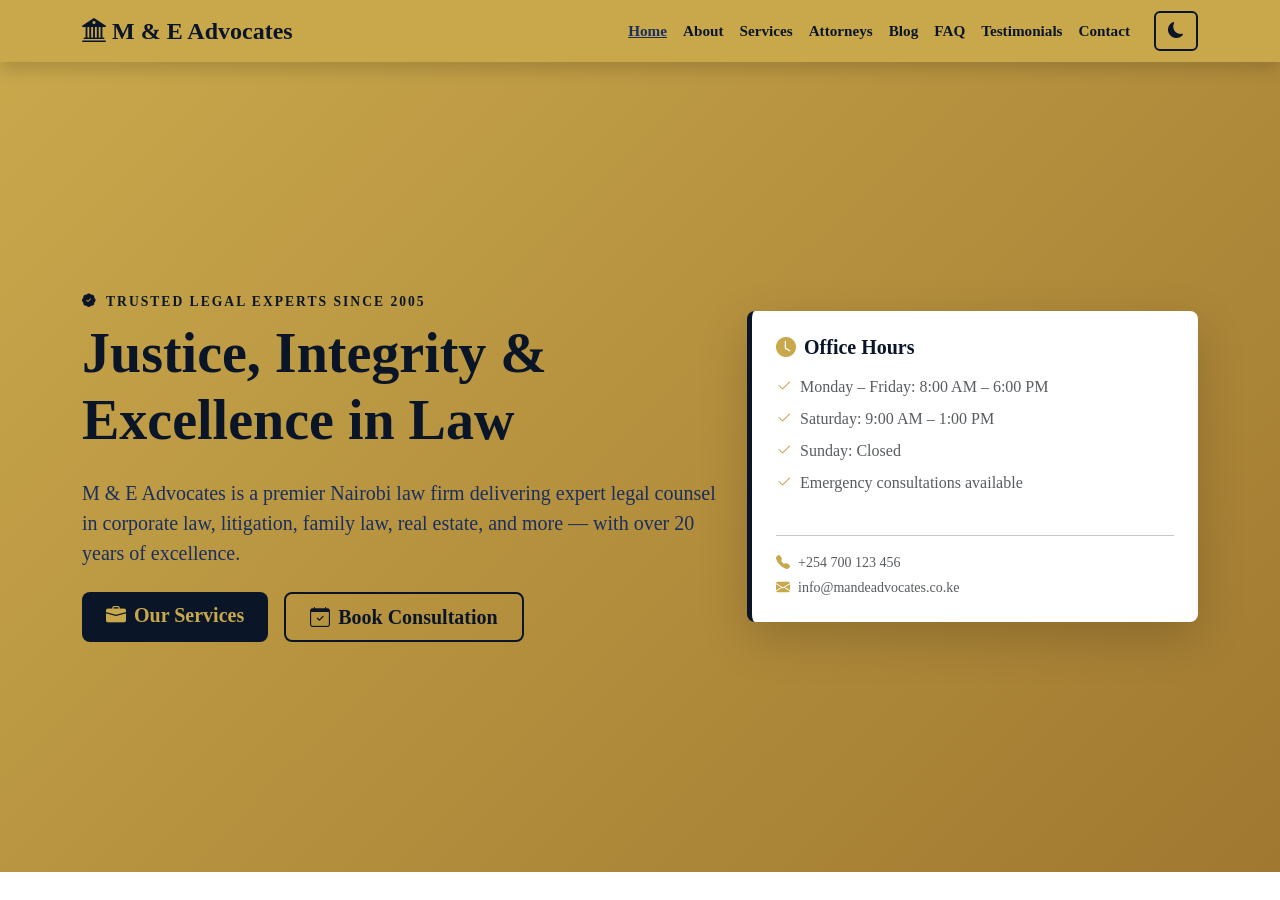
==== index.html @ d2b3e873 "Add homepage navbar and hero section" ====
<!DOCTYPE html>
<html lang="en">
<head>
  <meta charset="UTF-8" />
  <meta name="viewport" content="width=device-width, initial-scale=1.0" />
  <meta name="description" content="M & E Advocates - Premier law firm in Nairobi, Kenya offering expert legal services across multiple practice areas." />
  <title>M & E Advocates | Home</title>

  <link href="https://cdn.jsdelivr.net/npm/bootstrap@5.3.0/dist/css/bootstrap.min.css" rel="stylesheet" />
  <link href="https://cdn.jsdelivr.net/npm/bootstrap-icons@1.10.5/font/bootstrap-icons.css" rel="stylesheet" />
  <link rel="stylesheet" href="style.css" />
</head>
<body>

  <!-- ========== NAVBAR ========== -->
  <nav class="navbar navbar-expand-lg sticky-top shadow">
    <div class="container">
      <a class="navbar-brand fw-bold fs-4" href="index.html">
        <i class="bi bi-bank2"></i> M & E <span>Advocates</span>
      </a>
      <button class="navbar-toggler border-0" type="button" data-bs-toggle="collapse" data-bs-target="#navMenu">
        <span class="navbar-toggler-icon"></span>
      </button>
      <div class="collapse navbar-collapse" id="navMenu">
        <ul class="navbar-nav ms-auto">
          <li class="nav-item"><a class="nav-link active" href="index.html">Home</a></li>
          <li class="nav-item"><a class="nav-link" href="about.html">About</a></li>
          <li class="nav-item"><a class="nav-link" href="services.html">Services</a></li>
          <li class="nav-item"><a class="nav-link" href="attorneys.html">Attorneys</a></li>
          <li class="nav-item"><a class="nav-link" href="blog.html">Blog</a></li>
          <li class="nav-item"><a class="nav-link" href="faq.html">FAQ</a></li>
          <li class="nav-item"><a class="nav-link" href="testimonials.html">Testimonials</a></li>
          <li class="nav-item"><a class="nav-link" href="contact.html">Contact</a></li>
        </ul>
        <button class="btn btn-outline-navy ms-3" id="darkModeBtn" aria-label="Toggle dark mode">
          <i class="bi bi-moon-fill"></i>
        </button>
      </div>
    </div>
  </nav>

  <!-- ========== HERO SECTION ========== -->
  <section class="hero-section d-flex align-items-center">
    <div class="container">
      <div class="row align-items-center">

        <!-- Left: Text -->
        <div class="col-md-7 text-md-start text-center">
          <p class="text-navy fw-semibold mb-2 text-uppercase letter-spacing">
            <i class="bi bi-patch-check-fill me-2"></i>Trusted Legal Experts Since 2005
          </p>
          <h1 class="display-4 fw-bold text-navy mb-4">
            Justice, Integrity &<br>Excellence in Law
          </h1>
          <p class="lead text-navy-light mb-4">
            M & E Advocates is a premier Nairobi law firm delivering
            expert legal counsel in corporate law, litigation, family law,
            real estate, and more — with over 20 years of excellence.
          </p>
          <div class="d-flex flex-wrap gap-3 justify-content-md-start justify-content-center">
            <a href="services.html" class="btn btn-navy btn-lg px-4">
              <i class="bi bi-briefcase-fill me-2"></i>Our Services
            </a>
            <a href="contact.html" class="btn btn-outline-navy btn-lg px-4">
              <i class="bi bi-calendar-check me-2"></i>Book Consultation
            </a>
          </div>
        </div>

        <!-- Right: Info Card -->
        <div class="col-md-5 mt-5 mt-md-0">
          <div class="card border-0 shadow-lg p-4" style="border-left: 5px solid var(--navy) !important;">
            <h5 class="fw-bold text-navy mb-3">
              <i class="bi bi-clock-fill me-2 text-gold"></i>Office Hours
            </h5>
            <ul class="list-unstyled text-muted">
              <li class="mb-2"><i class="bi bi-check2 text-gold me-2"></i>Monday – Friday: 8:00 AM – 6:00 PM</li>
              <li class="mb-2"><i class="bi bi-check2 text-gold me-2"></i>Saturday: 9:00 AM – 1:00 PM</li>
              <li class="mb-2"><i class="bi bi-check2 text-gold me-2"></i>Sunday: Closed</li>
              <li class="mb-2"><i class="bi bi-check2 text-gold me-2"></i>Emergency consultations available</li>
            </ul>
            <hr />
            <p class="mb-1 text-muted small">
              <i class="bi bi-telephone-fill text-gold me-2"></i>+254 700 123 456
            </p>
            <p class="mb-0 text-muted small">
              <i class="bi bi-envelope-fill text-gold me-2"></i>info@mandeadvocates.co.ke
            </p>
          </div>
        </div>

      </div>
    </div>
  </section>

  <!-- Bootstrap JS -->
  <script src="https://cdn.jsdelivr.net/npm/bootstrap@5.3.0/dist/js/bootstrap.bundle.min.js"></script>
  <script src="js/main.js"></script>
</body>
</html>
---- style.css ----
/* ===== COLOUR VARIABLES ===== */
:root {
  --gold: #c9a84c;
  --gold-light: #f0d080;
  --gold-dark: #a07830;
  --navy: #0a1628;
  --navy-light: #1a2f5e;
  --dark-bg: #0a0a0a;
  --dark-surface: #1a1a1a;
  --dark-text: #e0e0e0;
}

/* ===== GLOBAL ===== */
body {
  font-family: 'Georgia', serif;
  overflow-x: hidden;
}

/* ===== NAVBAR ===== */
.navbar {
  background-color: var(--gold) !important;
}
.navbar-brand {
  color: var(--navy) !important;
  font-weight: 700;
}
.navbar .nav-link {
  color: var(--navy) !important;
  transition: color 0.2s ease;
  font-size: 0.95rem;
  font-weight: 600;
}
.navbar .nav-link:hover,
.navbar .nav-link.active {
  color: var(--navy-light) !important;
  text-decoration: underline;
}

/* ===== HERO SECTION ===== */
.hero-section {
  background: linear-gradient(135deg, #c9a84c 0%, #a07830 100%);
  min-height: 90vh;
  padding: 80px 20px;
}

/* ===== HERO BUTTONS ===== */
.btn-navy {
  background-color: var(--navy);
  color: var(--gold);
  font-weight: 700;
  border: none;
}
.btn-navy:hover {
  background-color: var(--navy-light);
  color: var(--gold-light);
}

/* ===== SECTION TITLES ===== */
.section-title {
  color: var(--navy);
  font-weight: 700;
}
.section-title span {
  color: var(--gold-dark);
}
.title-underline {
  width: 60px;
  height: 4px;
  background-color: var(--gold);
  margin: 10px auto 30px;
  border-radius: 2px;
}

/* ===== CARDS ===== */
.card {
  border-radius: 8px;
  transition: transform 0.2s ease, box-shadow 0.2s ease;
}
.card:hover {
  transform: translateY(-5px);
  box-shadow: 0 8px 24px rgba(0,0,0,0.12) !important;
}

/* ===== PAGE HEADER ===== */
.page-header {
  background: linear-gradient(135deg, #c9a84c 0%, #a07830 100%);
  padding: 70px 20px;
}
.page-header h1 {
  color: var(--navy);
}
.page-header p {
  color: var(--navy-light);
}
.page-header .breadcrumb-item a {
  color: var(--navy);
  font-weight: 600;
}
.page-header .breadcrumb-item.active {
  color: var(--navy-light);
}

/* ===== GOLD BUTTON ===== */
.btn-gold {
  background-color: var(--gold);
  color: var(--navy);
  font-weight: 700;
  border: 2px solid var(--navy);
}
.btn-gold:hover {
  background-color: var(--gold-light);
  color: var(--navy);
}

/* ===== NAVY OUTLINE BUTTON ===== */
.btn-outline-navy {
  border: 2px solid var(--navy);
  color: var(--navy);
  font-weight: 700;
  background: transparent;
}
.btn-outline-navy:hover {
  background-color: var(--navy);
  color: var(--gold);
}

/* ===== DARK MODE ===== */
body.dark-mode {
  background-color: var(--dark-bg);
  color: var(--dark-text);
}
body.dark-mode .navbar {
  background-color: var(--gold-dark) !important;
}
body.dark-mode .bg-light {
  background-color: var(--dark-surface) !important;
}
body.dark-mode .card {
  background-color: var(--dark-surface);
  color: var(--dark-text);
}
body.dark-mode footer {
  background-color: #050505 !important;
}
body.dark-mode .section-title {
  color: var(--gold-light);
}

/* ===== BACK TO TOP ===== */
#backToTop {
  position: fixed;
  bottom: 30px;
  right: 30px;
  z-index: 999;
  display: none;
  width: 45px;
  height: 45px;
  border-radius: 50%;
  background-color: var(--navy);
  color: var(--gold);
  border: none;
  font-size: 1.2rem;
  cursor: pointer;
  box-shadow: 0 4px 12px rgba(0,0,0,0.2);
  transition: opacity 0.3s ease;
}
#backToTop:hover {
  background-color: var(--navy-light);
}

/* ===== SMOOTH SCROLL ===== */
html {
  scroll-behavior: smooth;
}

/* ===== FOOTER ===== */
footer {
  background-color: var(--navy) !important;
}
footer a.text-muted:hover {
  color: var(--gold) !important;
  text-decoration: underline !important;
  transition: color 0.2s ease;
}

/* ===== MOBILE FIXES ===== */
@media (max-width: 576px) {
  .hero-section h1 {
    font-size: 2rem;
  }
  .page-header h1 {
    font-size: 1.8rem;
  }
}
/* ===== HERO TEXT COLOURS ===== */
.text-navy {
  color: var(--navy) !important;
}
.text-navy-light {
  color: var(--navy-light) !important;
}
.text-gold {
  color: var(--gold) !important;
}
.letter-spacing {
  letter-spacing: 2px;
  font-size: 0.85rem;
}
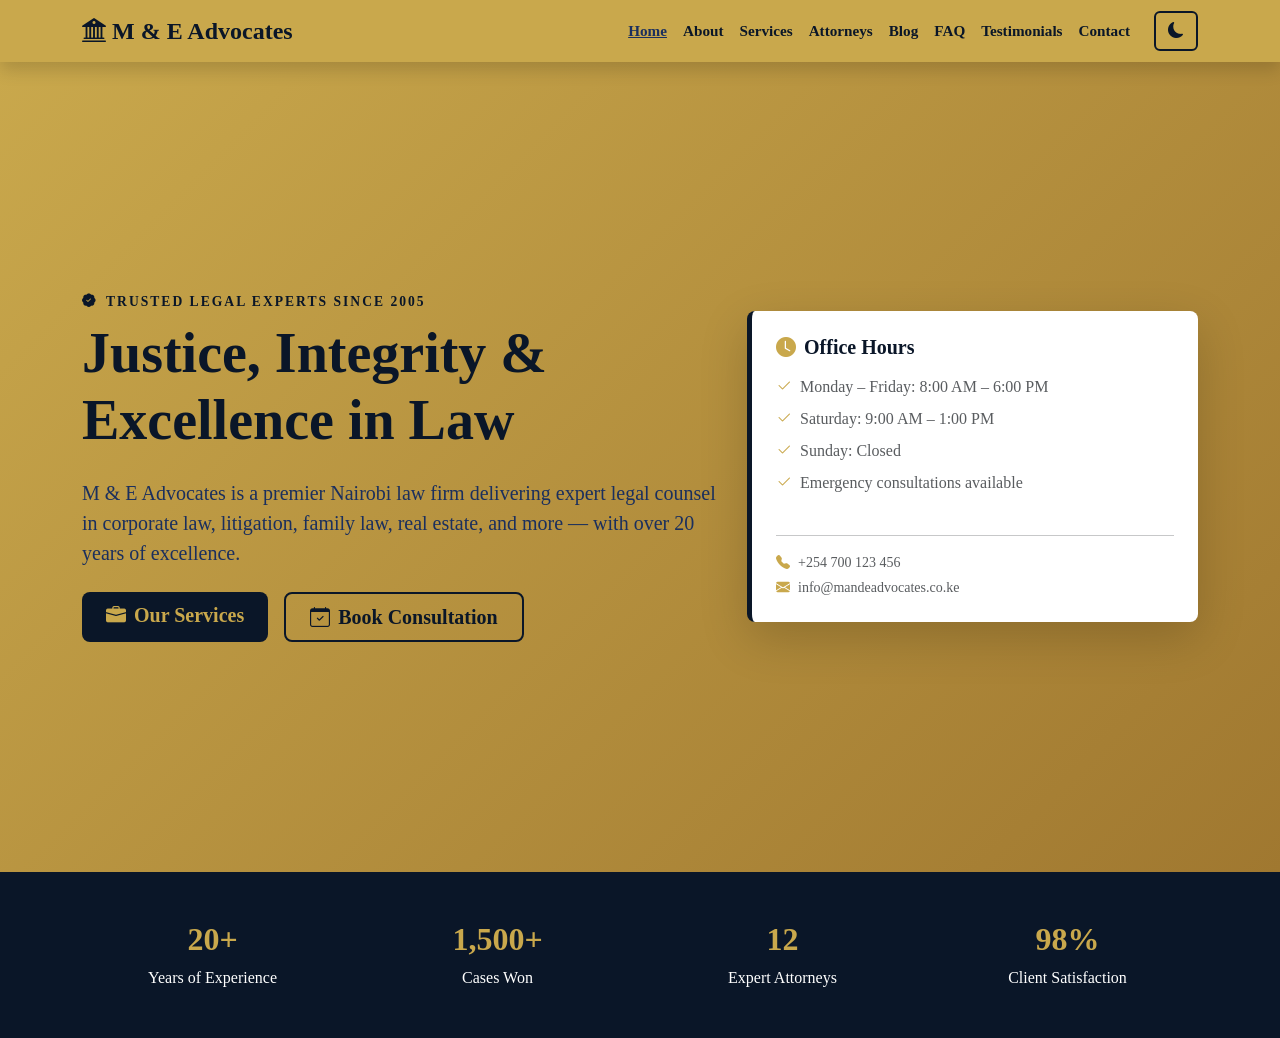
==== commit 57d6d0bc: "Add statistics banner to homepage" ====
--- a/index.html
+++ b/index.html
@@ -92,6 +92,29 @@
       </div>
     </div>
   </section>
+  <!-- ========== STATS ========== -->
+  <section class="py-5" style="background-color: var(--navy);">
+    <div class="container text-center">
+      <div class="row g-4">
+        <div class="col-6 col-md-3">
+          <h2 class="fw-bold" style="color: var(--gold);">20+</h2>
+          <p class="text-white mb-0">Years of Experience</p>
+        </div>
+        <div class="col-6 col-md-3">
+          <h2 class="fw-bold" style="color: var(--gold);">1,500+</h2>
+          <p class="text-white mb-0">Cases Won</p>
+        </div>
+        <div class="col-6 col-md-3">
+          <h2 class="fw-bold" style="color: var(--gold);">12</h2>
+          <p class="text-white mb-0">Expert Attorneys</p>
+        </div>
+        <div class="col-6 col-md-3">
+          <h2 class="fw-bold" style="color: var(--gold);">98%</h2>
+          <p class="text-white mb-0">Client Satisfaction</p>
+        </div>
+      </div>
+    </div>
+  </section>
 
   <!-- Bootstrap JS -->
   <script src="https://cdn.jsdelivr.net/npm/bootstrap@5.3.0/dist/js/bootstrap.bundle.min.js"></script>
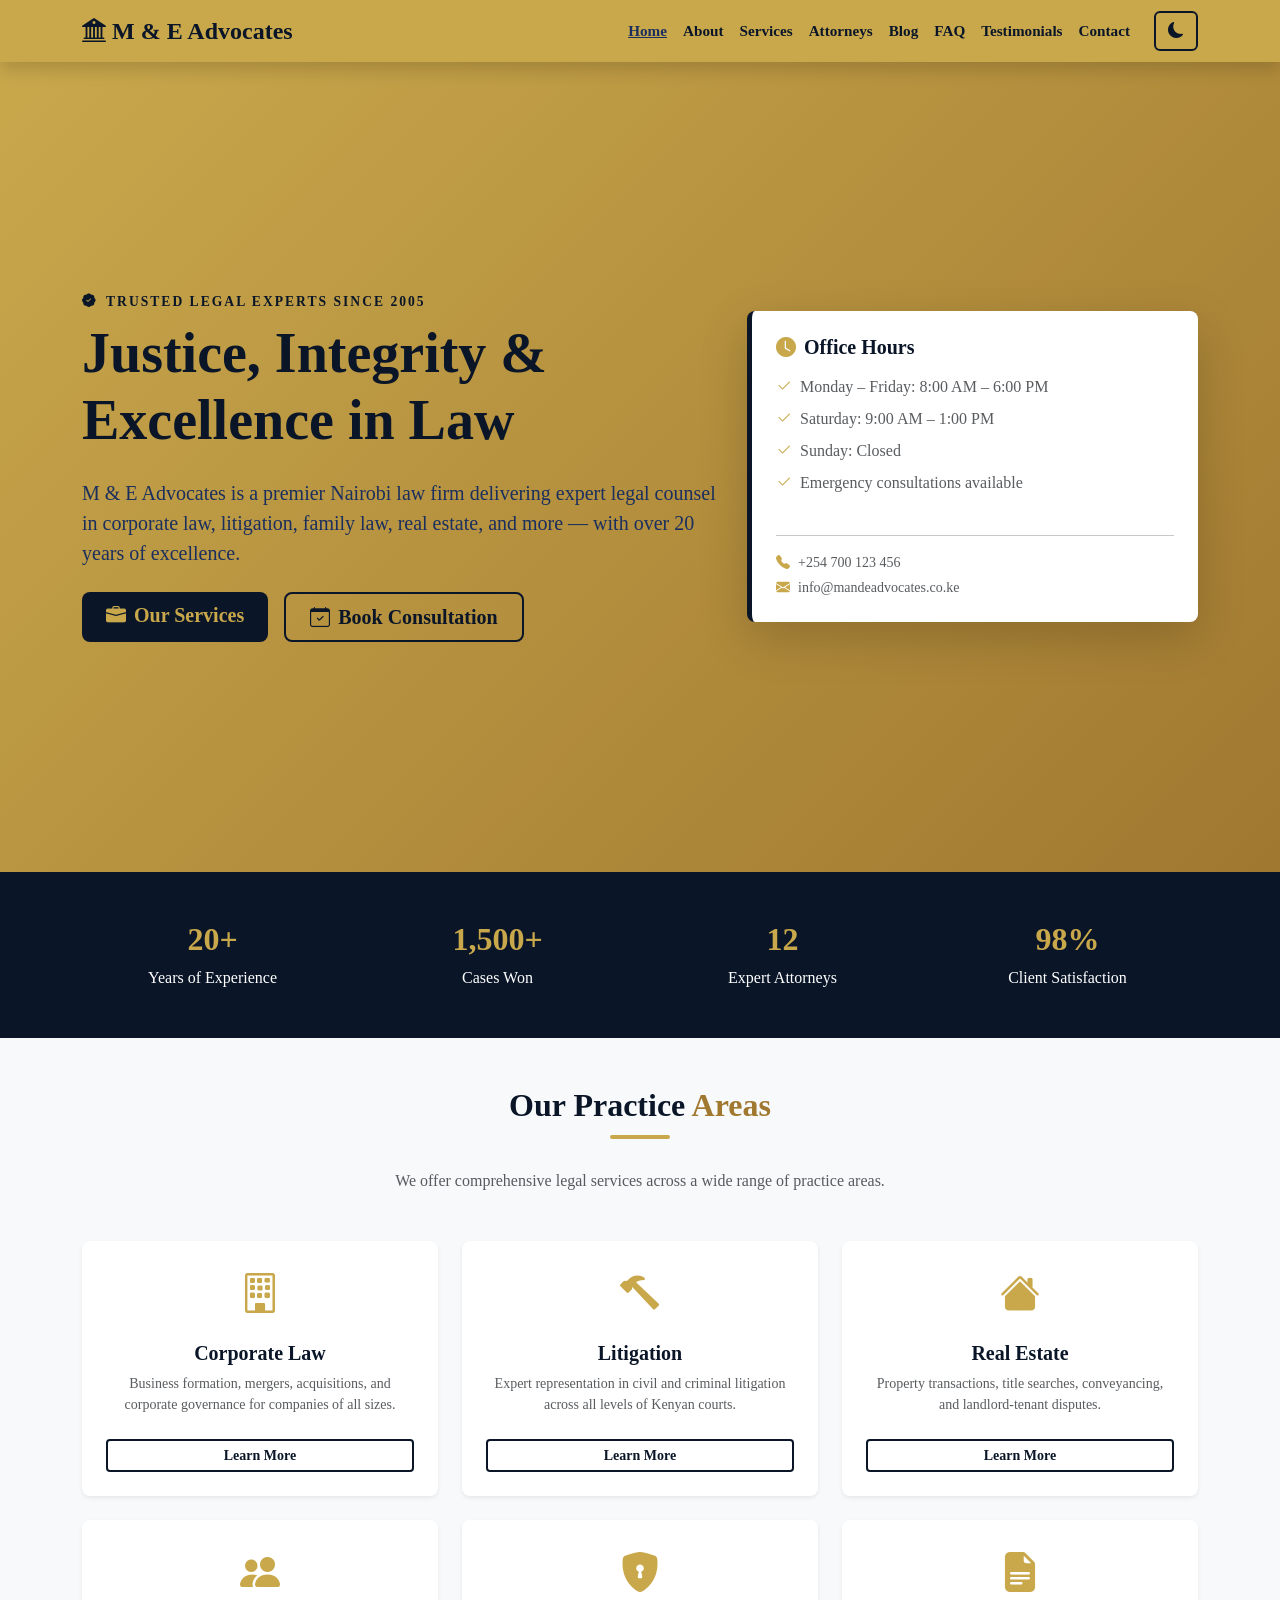
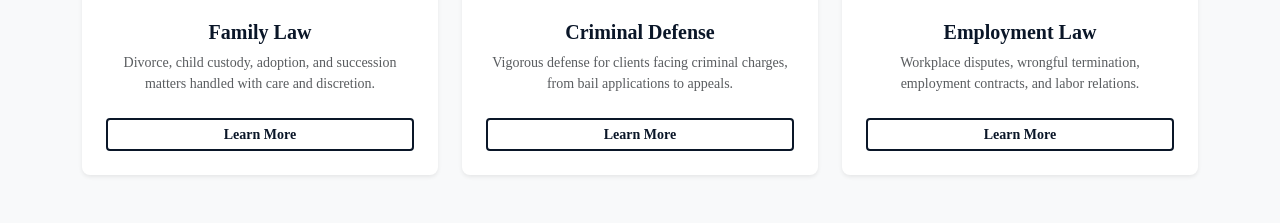
==== commit 2d80361d: "Add practice areas section to homepage" ====
--- a/index.html
+++ b/index.html
@@ -115,6 +115,73 @@
       </div>
     </div>
   </section>
+  <!-- ========== PRACTICE AREAS ========== -->
+  <section class="py-5 bg-light">
+    <div class="container">
+      <div class="text-center mb-5">
+        <h2 class="section-title">Our Practice <span>Areas</span></h2>
+        <div class="title-underline"></div>
+        <p class="text-muted">We offer comprehensive legal services across a wide range of practice areas.</p>
+      </div>
+      <div class="row g-4">
+
+        <div class="col-md-4">
+          <div class="card h-100 border-0 shadow-sm p-4 text-center">
+            <i class="bi bi-building fs-1 mb-3" style="color: var(--gold);"></i>
+            <h5 class="fw-bold text-navy">Corporate Law</h5>
+            <p class="text-muted small">Business formation, mergers, acquisitions, and corporate governance for companies of all sizes.</p>
+            <a href="services.html" class="btn btn-outline-navy btn-sm mt-2">Learn More</a>
+          </div>
+        </div>
+
+        <div class="col-md-4">
+          <div class="card h-100 border-0 shadow-sm p-4 text-center">
+            <i class="bi bi-hammer fs-1 mb-3" style="color: var(--gold);"></i>
+            <h5 class="fw-bold text-navy">Litigation</h5>
+            <p class="text-muted small">Expert representation in civil and criminal litigation across all levels of Kenyan courts.</p>
+            <a href="services.html" class="btn btn-outline-navy btn-sm mt-2">Learn More</a>
+          </div>
+        </div>
+
+        <div class="col-md-4">
+          <div class="card h-100 border-0 shadow-sm p-4 text-center">
+            <i class="bi bi-house-fill fs-1 mb-3" style="color: var(--gold);"></i>
+            <h5 class="fw-bold text-navy">Real Estate</h5>
+            <p class="text-muted small">Property transactions, title searches, conveyancing, and landlord-tenant disputes.</p>
+            <a href="services.html" class="btn btn-outline-navy btn-sm mt-2">Learn More</a>
+          </div>
+        </div>
+
+        <div class="col-md-4">
+          <div class="card h-100 border-0 shadow-sm p-4 text-center">
+            <i class="bi bi-people-fill fs-1 mb-3" style="color: var(--gold);"></i>
+            <h5 class="fw-bold text-navy">Family Law</h5>
+            <p class="text-muted small">Divorce, child custody, adoption, and succession matters handled with care and discretion.</p>
+            <a href="services.html" class="btn btn-outline-navy btn-sm mt-2">Learn More</a>
+          </div>
+        </div>
+
+        <div class="col-md-4">
+          <div class="card h-100 border-0 shadow-sm p-4 text-center">
+            <i class="bi bi-shield-lock-fill fs-1 mb-3" style="color: var(--gold);"></i>
+            <h5 class="fw-bold text-navy">Criminal Defense</h5>
+            <p class="text-muted small">Vigorous defense for clients facing criminal charges, from bail applications to appeals.</p>
+            <a href="services.html" class="btn btn-outline-navy btn-sm mt-2">Learn More</a>
+          </div>
+        </div>
+
+        <div class="col-md-4">
+          <div class="card h-100 border-0 shadow-sm p-4 text-center">
+            <i class="bi bi-file-earmark-text-fill fs-1 mb-3" style="color: var(--gold);"></i>
+            <h5 class="fw-bold text-navy">Employment Law</h5>
+            <p class="text-muted small">Workplace disputes, wrongful termination, employment contracts, and labor relations.</p>
+            <a href="services.html" class="btn btn-outline-navy btn-sm mt-2">Learn More</a>
+          </div>
+        </div>
+
+      </div>
+    </div>
+  </section>
 
   <!-- Bootstrap JS -->
   <script src="https://cdn.jsdelivr.net/npm/bootstrap@5.3.0/dist/js/bootstrap.bundle.min.js"></script>
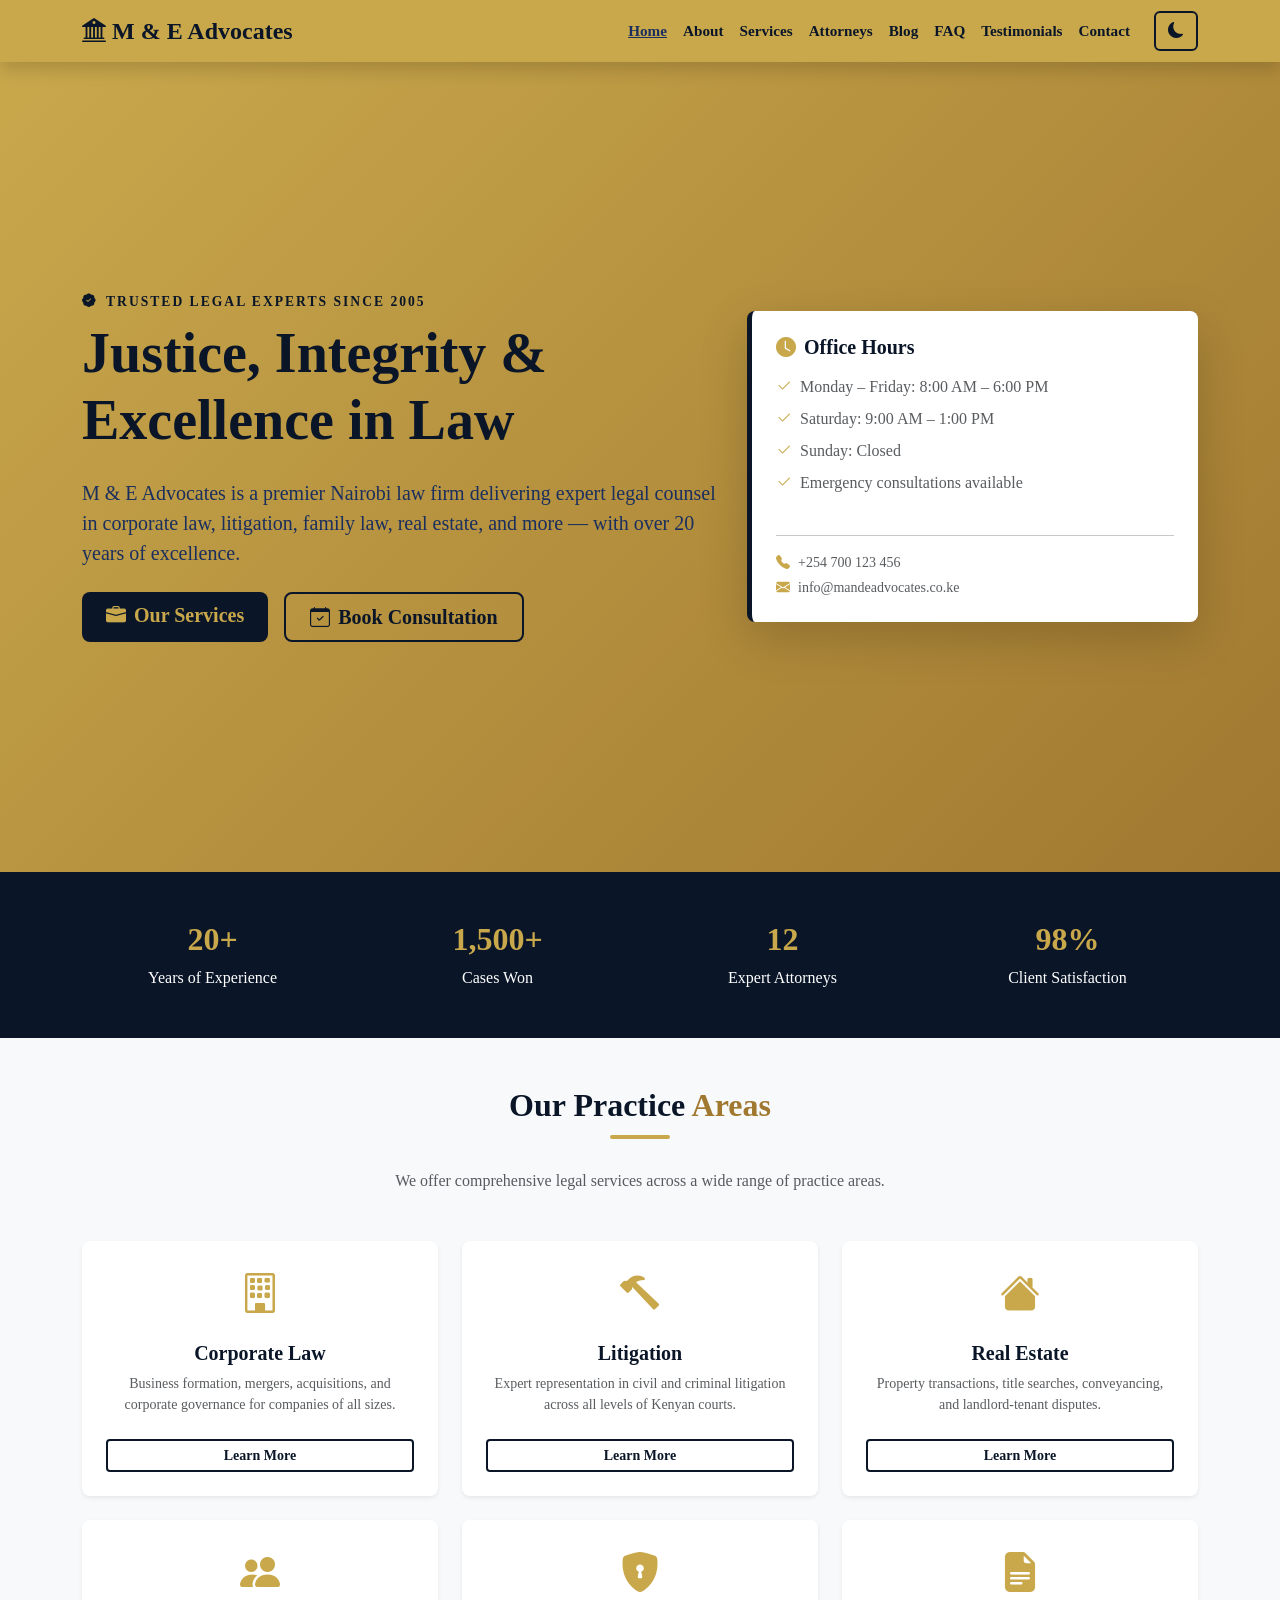
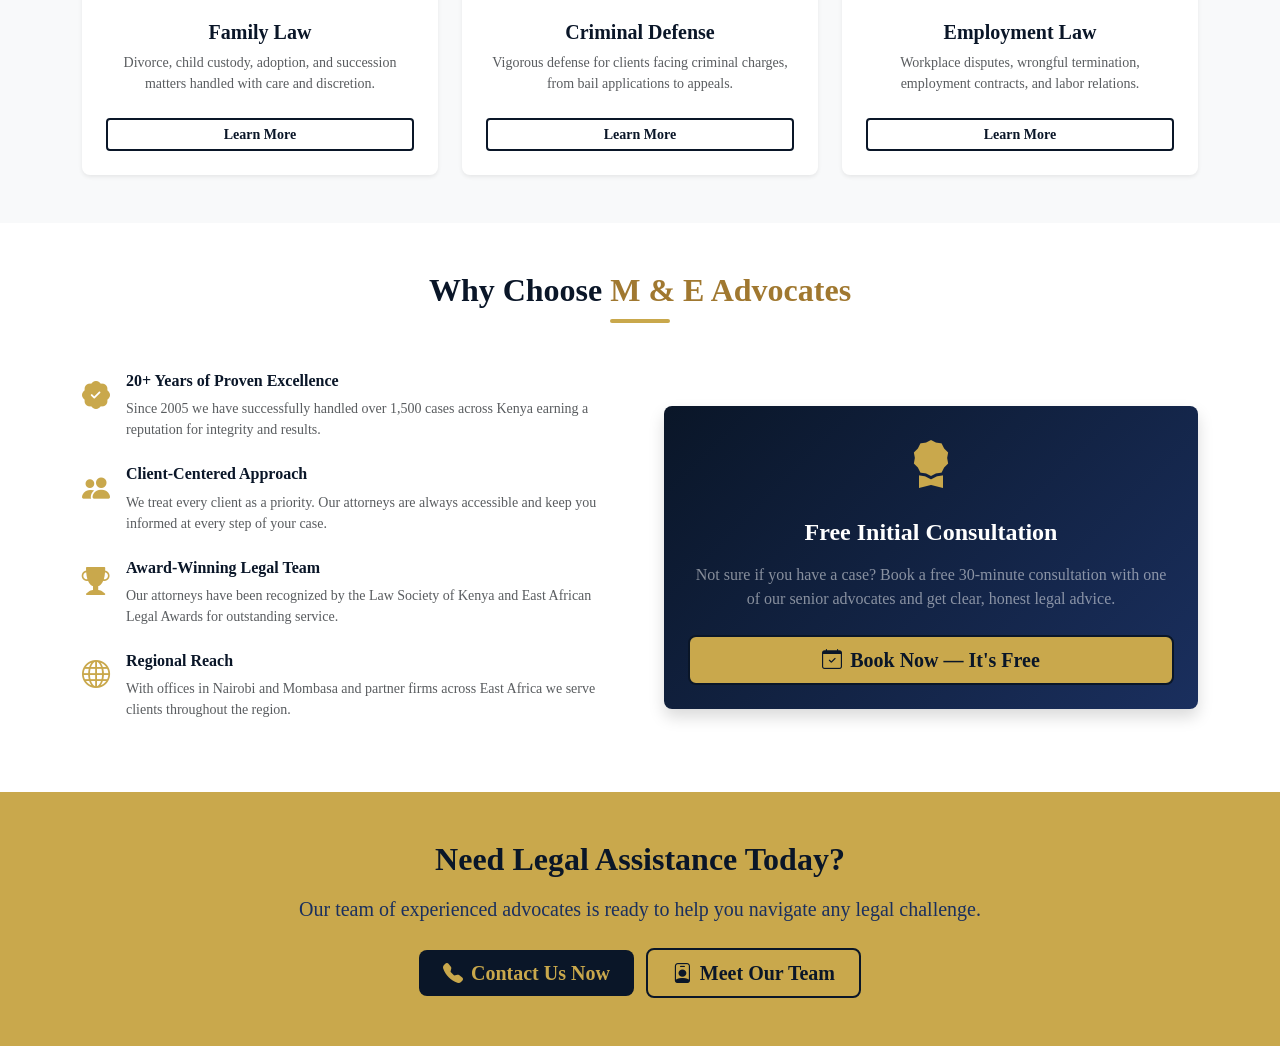
==== commit 4dc94c1a: "Add why choose us and call to action sections" ====
--- a/index.html
+++ b/index.html
@@ -182,6 +182,88 @@
       </div>
     </div>
   </section>
+  <!-- ========== WHY CHOOSE US ========== -->
+  <section class="py-5">
+    <div class="container">
+      <div class="text-center mb-5">
+        <h2 class="section-title">Why Choose <span>M & E Advocates</span></h2>
+        <div class="title-underline"></div>
+      </div>
+      <div class="row align-items-center g-5">
+
+        <!-- Left: Reasons -->
+        <div class="col-md-6">
+          <div class="d-flex mb-4">
+            <div class="me-3 mt-1">
+              <i class="bi bi-patch-check-fill fs-3" style="color: var(--gold);"></i>
+            </div>
+            <div>
+              <h6 class="fw-bold text-navy">20+ Years of Proven Excellence</h6>
+              <p class="text-muted small mb-0">Since 2005 we have successfully handled over 1,500 cases across Kenya earning a reputation for integrity and results.</p>
+            </div>
+          </div>
+          <div class="d-flex mb-4">
+            <div class="me-3 mt-1">
+              <i class="bi bi-people-fill fs-3" style="color: var(--gold);"></i>
+            </div>
+            <div>
+              <h6 class="fw-bold text-navy">Client-Centered Approach</h6>
+              <p class="text-muted small mb-0">We treat every client as a priority. Our attorneys are always accessible and keep you informed at every step of your case.</p>
+            </div>
+          </div>
+          <div class="d-flex mb-4">
+            <div class="me-3 mt-1">
+              <i class="bi bi-trophy-fill fs-3" style="color: var(--gold);"></i>
+            </div>
+            <div>
+              <h6 class="fw-bold text-navy">Award-Winning Legal Team</h6>
+              <p class="text-muted small mb-0">Our attorneys have been recognized by the Law Society of Kenya and East African Legal Awards for outstanding service.</p>
+            </div>
+          </div>
+          <div class="d-flex mb-4">
+            <div class="me-3 mt-1">
+              <i class="bi bi-globe fs-3" style="color: var(--gold);"></i>
+            </div>
+            <div>
+              <h6 class="fw-bold text-navy">Regional Reach</h6>
+              <p class="text-muted small mb-0">With offices in Nairobi and Mombasa and partner firms across East Africa we serve clients throughout the region.</p>
+            </div>
+          </div>
+        </div>
+
+        <!-- Right: Highlight Card -->
+        <div class="col-md-6">
+          <div class="card border-0 shadow p-4 text-center"
+            style="background: linear-gradient(135deg, var(--navy) 0%, var(--navy-light) 100%);">
+            <i class="bi bi-award-fill mb-3" style="font-size: 3rem; color: var(--gold);"></i>
+            <h4 class="fw-bold text-white mb-3">Free Initial Consultation</h4>
+            <p class="text-white-50 mb-4">
+              Not sure if you have a case? Book a free 30-minute consultation
+              with one of our senior advocates and get clear, honest legal advice.
+            </p>
+            <a href="contact.html" class="btn btn-gold btn-lg">
+              <i class="bi bi-calendar-check me-2"></i>Book Now — It's Free
+            </a>
+          </div>
+        </div>
+
+      </div>
+    </div>
+  </section>
+
+  <!-- ========== CALL TO ACTION ========== -->
+  <section class="py-5 text-center" style="background-color: var(--gold);">
+    <div class="container">
+      <h2 class="fw-bold text-navy mb-3">Need Legal Assistance Today?</h2>
+      <p class="text-navy-light mb-4 lead">Our team of experienced advocates is ready to help you navigate any legal challenge.</p>
+      <a href="contact.html" class="btn btn-navy btn-lg me-2 px-4">
+        <i class="bi bi-telephone-fill me-2"></i>Contact Us Now
+      </a>
+      <a href="attorneys.html" class="btn btn-outline-navy btn-lg px-4">
+        <i class="bi bi-person-badge me-2"></i>Meet Our Team
+      </a>
+    </div>
+  </section>
 
   <!-- Bootstrap JS -->
   <script src="https://cdn.jsdelivr.net/npm/bootstrap@5.3.0/dist/js/bootstrap.bundle.min.js"></script>
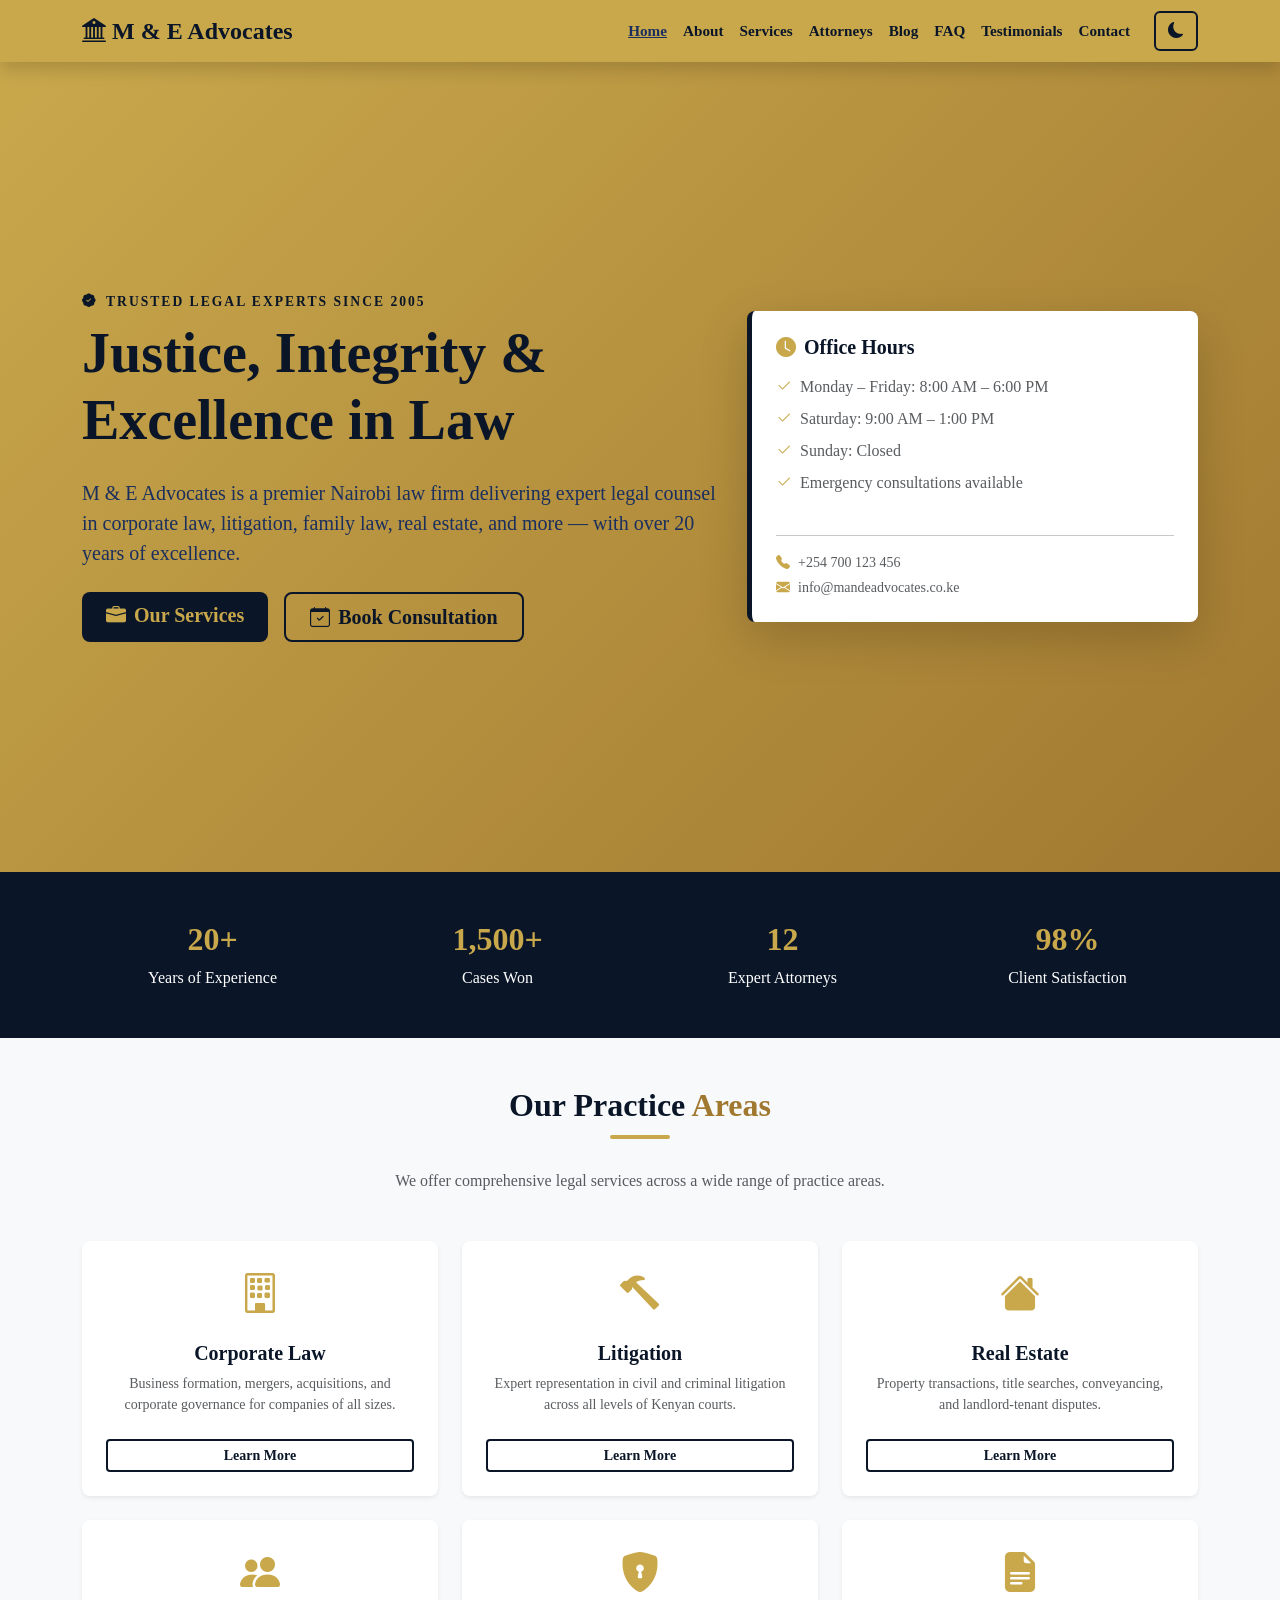
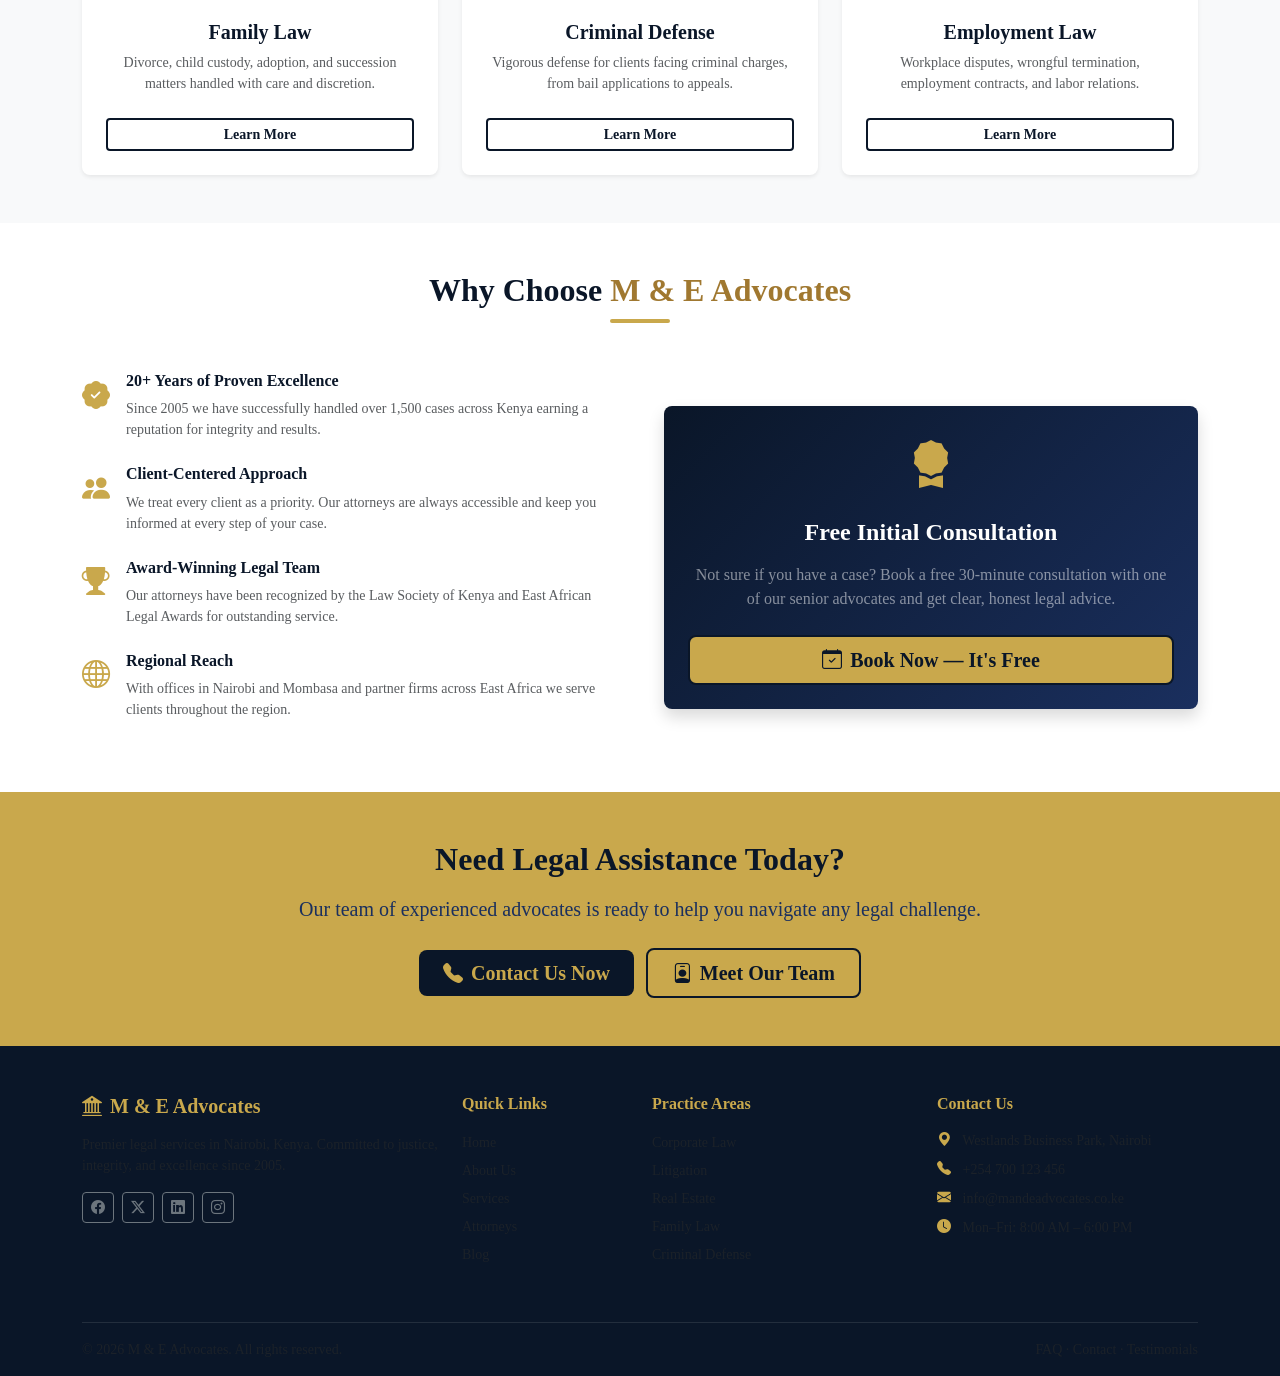
==== commit 0bbd7231: "Add footer and back to top button to homepage" ====
--- a/index.html
+++ b/index.html
@@ -264,6 +264,90 @@
       </a>
     </div>
   </section>
+  <!-- ========== FOOTER ========== -->
+  <footer class="pt-5 pb-3">
+    <div class="container">
+      <div class="row g-4">
+
+        <div class="col-md-4 mb-3">
+          <h5 class="fw-bold mb-3" style="color: var(--gold);">
+            <i class="bi bi-bank2 me-2"></i>M & E Advocates
+          </h5>
+          <p class="text-muted small">
+            Premier legal services in Nairobi, Kenya. Committed to justice,
+            integrity, and excellence since 2005.
+          </p>
+          <div class="d-flex gap-2 mt-3">
+            <a href="#" class="btn btn-sm btn-outline-secondary"><i class="bi bi-facebook"></i></a>
+            <a href="#" class="btn btn-sm btn-outline-secondary"><i class="bi bi-twitter-x"></i></a>
+            <a href="#" class="btn btn-sm btn-outline-secondary"><i class="bi bi-linkedin"></i></a>
+            <a href="#" class="btn btn-sm btn-outline-secondary"><i class="bi bi-instagram"></i></a>
+          </div>
+        </div>
+
+        <div class="col-md-2 mb-3">
+          <h6 class="fw-bold mb-3" style="color: var(--gold);">Quick Links</h6>
+          <ul class="list-unstyled">
+            <li class="mb-1"><a href="index.html" class="text-muted text-decoration-none small">Home</a></li>
+            <li class="mb-1"><a href="about.html" class="text-muted text-decoration-none small">About Us</a></li>
+            <li class="mb-1"><a href="services.html" class="text-muted text-decoration-none small">Services</a></li>
+            <li class="mb-1"><a href="attorneys.html" class="text-muted text-decoration-none small">Attorneys</a></li>
+            <li class="mb-1"><a href="blog.html" class="text-muted text-decoration-none small">Blog</a></li>
+          </ul>
+        </div>
+
+        <div class="col-md-3 mb-3">
+          <h6 class="fw-bold mb-3" style="color: var(--gold);">Practice Areas</h6>
+          <ul class="list-unstyled">
+            <li class="mb-1"><a href="services.html" class="text-muted text-decoration-none small">Corporate Law</a></li>
+            <li class="mb-1"><a href="services.html" class="text-muted text-decoration-none small">Litigation</a></li>
+            <li class="mb-1"><a href="services.html" class="text-muted text-decoration-none small">Real Estate</a></li>
+            <li class="mb-1"><a href="services.html" class="text-muted text-decoration-none small">Family Law</a></li>
+            <li class="mb-1"><a href="services.html" class="text-muted text-decoration-none small">Criminal Defense</a></li>
+          </ul>
+        </div>
+
+        <div class="col-md-3 mb-3">
+          <h6 class="fw-bold mb-3" style="color: var(--gold);">Contact Us</h6>
+          <p class="text-muted small mb-2">
+            <i class="bi bi-geo-alt-fill me-2" style="color: var(--gold);"></i>
+            Westlands Business Park, Nairobi
+          </p>
+          <p class="text-muted small mb-2">
+            <i class="bi bi-telephone-fill me-2" style="color: var(--gold);"></i>
+            +254 700 123 456
+          </p>
+          <p class="text-muted small mb-2">
+            <i class="bi bi-envelope-fill me-2" style="color: var(--gold);"></i>
+            info@mandeadvocates.co.ke
+          </p>
+          <p class="text-muted small mb-0">
+            <i class="bi bi-clock-fill me-2" style="color: var(--gold);"></i>
+            Mon–Fri: 8:00 AM – 6:00 PM
+          </p>
+        </div>
+
+      </div>
+      <hr class="border-secondary mt-4" />
+      <div class="row align-items-center">
+        <div class="col-md-6">
+          <p class="text-muted small mb-0">&copy; 2026 M & E Advocates. All rights reserved.</p>
+        </div>
+        <div class="col-md-6 text-md-end">
+          <p class="text-muted small mb-0">
+            <a href="faq.html" class="text-muted text-decoration-none">FAQ</a> ·
+            <a href="contact.html" class="text-muted text-decoration-none">Contact</a> ·
+            <a href="testimonials.html" class="text-muted text-decoration-none">Testimonials</a>
+          </p>
+        </div>
+      </div>
+    </div>
+  </footer>
+
+  <!-- Back to Top -->
+  <button id="backToTop" aria-label="Back to top">
+    <i class="bi bi-arrow-up"></i>
+  </button>
 
   <!-- Bootstrap JS -->
   <script src="https://cdn.jsdelivr.net/npm/bootstrap@5.3.0/dist/js/bootstrap.bundle.min.js"></script>
